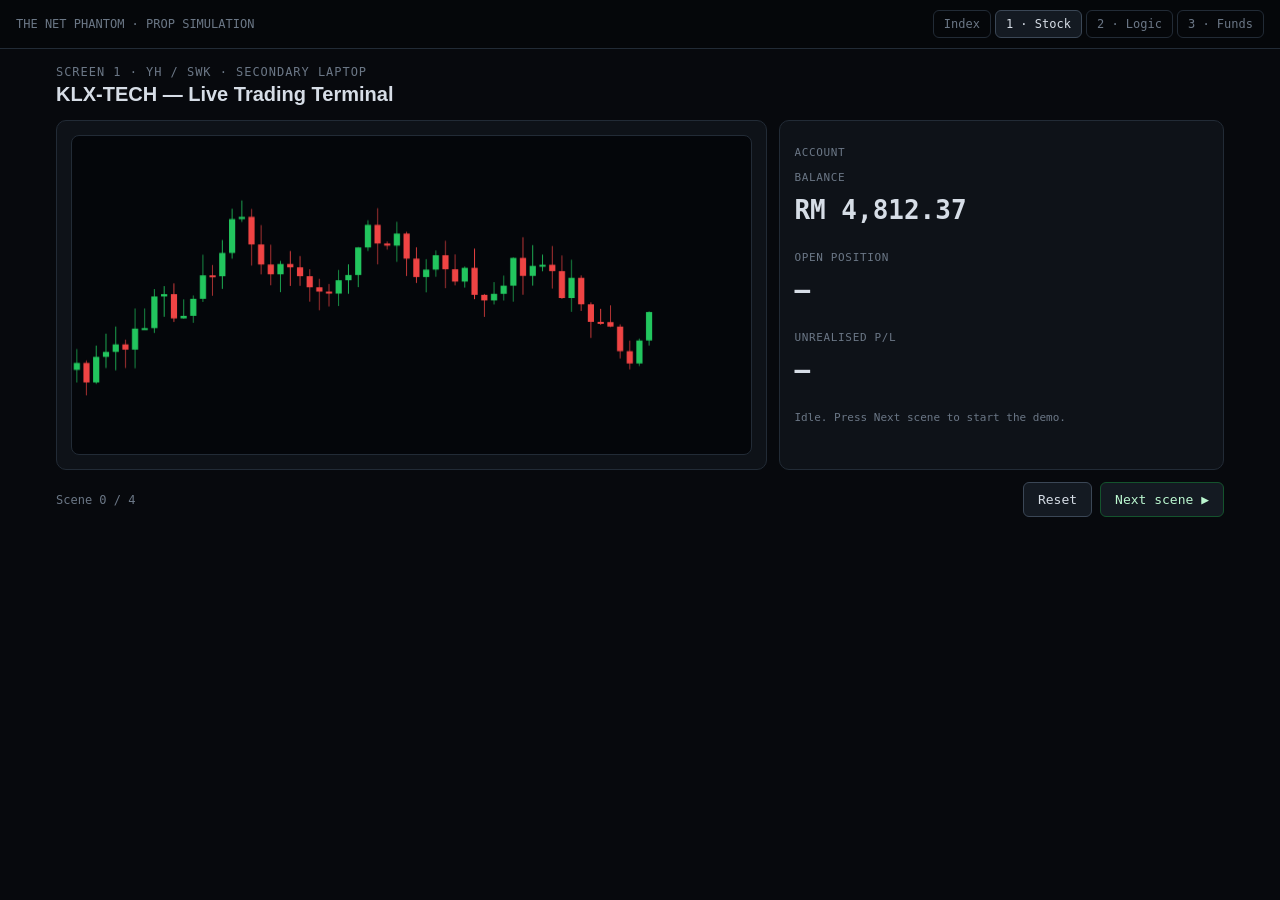
==== 1-stock.html @ ce19674f "Add THE NET PHANTOM screen props: trading, settlement, audit Co-Authored-By: Claude Haiku 5.5 <norep" ====
<!doctype html>
<html lang="en">
<head>
<meta charset="utf-8">
<meta name="viewport" content="width=device-width, initial-scale=1">
<title>Screen 1 — Trading Terminal</title>
<link rel="stylesheet" href="shared/style.css">
</head>
<body>
<nav class="switcher">
  <span class="brand">THE NET PHANTOM · PROP SIMULATION</span>
  <a href="index.html">Index</a>
  <a href="1-stock.html" class="active">1 · Stock</a>
  <a href="2-implant.html">2 · Logic</a>
  <a href="3-auditor.html">3 · Funds</a>
</nav>

<main class="wrap">
  <p class="title">Screen 1 · YH / SWK · Secondary laptop</p>
  <h1>KLX-TECH — Live Trading Terminal</h1>

  <div class="grid two">
    <div class="panel">
      <canvas id="chart" width="900" height="320"></canvas>
      <div class="banner green" id="ban-filled">ORDER FILLED: +28% PROFIT</div>
      <div class="banner red" id="ban-margin">MARGIN CALL - FORCED LIQUIDATION!</div>
      <div class="banner amber" id="ban-lev">LEVERAGE x10 — POSITION OPENED</div>
    </div>

    <div class="panel">
      <p class="label">Account</p>
      <p class="label" style="margin-top:12px">Balance</p>
      <p class="big" id="balance"></p>
      <p class="label" style="margin-top:14px">Open position</p>
      <p class="big" id="pos">—</p>
      <p class="label" style="margin-top:14px">Unrealised P/L</p>
      <p class="big" id="pl">—</p>
      <div class="footnote" id="note">Idle. Press Next scene to start the demo.</div>
    </div>
  </div>

  <div class="scene-bar">
    <span class="step" id="step">Scene 0 / 4</span>
    <button class="btn" id="reset">Reset</button>
    <button class="btn ok" id="next">Next scene ▶</button>
  </div>
</main>

<script src="shared/data.js"></script>
<script>
(function () {
  const D = window.PHANTOM.trade;
  const cv = document.getElementById("chart");
  const ctx = cv.getContext("2d");
  const $ = (id) => document.getElementById(id);
  const money = (v) => "RM " + v.toLocaleString("en-MY", { minimumFractionDigits: 2, maximumFractionDigits: 2 });
  $("balance").textContent = money(D.balanceBefore);

  // Deterministic random walk so the chart looks the same on every run.
  function rng(seed) { let s = seed; return () => (s = (s * 16807) % 2147483647) / 2147483647; }
  const rand = rng(20261126);
  const candles = [];
  let p = D.entryPrice * 0.92;
  for (let i = 0; i < 70; i++) {
    const o = p, c = o * (1 + (rand() - 0.45) * 0.035);
    const h = Math.max(o, c) * (1 + rand() * 0.012), l = Math.min(o, c) * (1 - rand() * 0.012);
    candles.push({ o, c, h, l }); p = c;
  }
  // Surge into the entry window, then the flash crash for the last candles.
  for (let i = 0; i < 8; i++) { const k = candles[candles.length - 8 + i]; const f = 1 + (i + 1) * 0.02; k.o *= f; k.c *= f; k.h *= f; k.l *= f; }
  const crashStart = candles.length; let cp = candles[candles.length - 1].c;
  const crashSteps = [0.92, 0.84, 0.74, 0.66, 0.6];
  crashSteps.forEach((m) => { const o = cp, c = D.entryPrice * m; candles.push({ o, c, h: o * 1.01, l: c * 0.98 }); cp = c; });

  let visible = 60; let scene = 0; let timer = null;

  function draw(markerPrice) {
    const W = cv.width, H = cv.height; ctx.clearRect(0, 0, W, H);
    const slice = candles.slice(0, visible);
    const lo = Math.min(...slice.map((k) => k.l)) * 0.97, hi = Math.max(...slice.map((k) => k.h)) * 1.03;
    const y = (v) => H - ((v - lo) / (hi - lo)) * (H - 20) - 10;
    const cw = W / 70;
    slice.forEach((k, i) => {
      const up = k.c >= k.o, col = up ? "#22c55e" : "#ef4444", x = i * cw + cw / 2;
      ctx.strokeStyle = col; ctx.beginPath(); ctx.moveTo(x, y(k.h)); ctx.lineTo(x, y(k.l)); ctx.stroke();
      ctx.fillStyle = col; ctx.fillRect(x - cw * 0.32, y(Math.max(k.o, k.c)), cw * 0.64, Math.max(2, Math.abs(y(k.o) - y(k.c))));
    });
    if (markerPrice) {
      ctx.setLineDash([6, 6]); ctx.strokeStyle = "#f59e0b"; ctx.beginPath();
      ctx.moveTo(0, y(markerPrice)); ctx.lineTo(W, y(markerPrice)); ctx.stroke(); ctx.setLineDash([]);
      ctx.fillStyle = "#f59e0b"; ctx.font = "22px ui-monospace, Menlo, monospace";
      ctx.fillText(D.symbol + "  " + markerPrice.toFixed(2), 12, y(markerPrice) - 8);
    }
  }

  function show(id) { $(id).classList.add("show"); }
  function hideAll() { ["ban-filled", "ban-margin", "ban-lev"].forEach((b) => $(b).classList.remove("show")); }

  function render() {
    const last = candles[visible - 1];
    if (scene === 0) { visible = 60; draw(null); $("step").textContent = "Scene 0 / 4"; }
    if (scene === 1) { visible = 70; draw(D.entryPrice); hideAll(); show("ban-filled");
      $("pos").textContent = "—"; $("pl").innerHTML = '<span class="green">+' + D.profitPct + '%</span>';
      $("note").textContent = "YH: 'Now is the perfect entry window!'"; $("step").textContent = "Scene 1 / 4"; }
    if (scene === 2) { hideAll(); show("ban-lev"); $("pos").innerHTML = "RM 80,000 × " + D.leverage;
      $("pl").innerHTML = '<span class="amber">borrowed margin</span>'; $("note").textContent = "Both borrow heavily to execute high-margin leveraged trades."; $("step").textContent = "Scene 2 / 4"; }
    if (scene === 3) { visible = 70; draw(D.marginCallPrice); hideAll(); show("ban-margin");
      $("pl").innerHTML = '<span class="red">−RM 79,990.00</span>'; $("note").textContent = "Cascading flash crash. Savings drained to cover the shortfall."; $("step").textContent = "Scene 3 / 4"; }
    if (scene === 4) { hideAll(); $("balance").innerHTML = '<span class="red">RM ' + D.balanceAfter.toFixed(2) + "</span>";
      $("pos").textContent = "CLOSED"; $("pl").textContent = "—"; $("note").textContent = "BALANCE: RM 10.01"; $("step").textContent = "Scene 4 / 4"; }
    if (scene < 3) $("balance").textContent = money(D.balanceBefore);
    if (scene === 3) $("balance").textContent = money(D.balanceBefore);
    if (scene === 0) { $("pos").textContent = "—"; $("pl").textContent = "—"; }
    $("next").disabled = scene >= 4;
  }

  $("next").addEventListener("click", () => { scene = Math.min(4, scene + 1); render(); });
  $("reset").addEventListener("click", () => { scene = 0; hideAll(); render(); });
  render();
})();
</script>
</body>
</html>
---- shared/style.css ----
:root {
  --bg: #07090d;
  --panel: #0e1218;
  --panel-2: #141a22;
  --line: #222b36;
  --text: #d6dde6;
  --muted: #6b7786;
  --green: #22c55e;
  --red: #ef4444;
  --amber: #f59e0b;
  --blue: #38bdf8;
  --mono: ui-monospace, "SF Mono", Menlo, Consolas, monospace;
  --sans: -apple-system, BlinkMacSystemFont, "Segoe UI", Roboto, sans-serif;
}
* { box-sizing: border-box; }
html, body { margin: 0; background: var(--bg); color: var(--text); font-family: var(--sans); }
body { min-height: 100vh; padding-bottom: 56px; }

/* ---- top switcher bar (same on every screen) ---- */
.switcher {
  position: sticky; top: 0; z-index: 10;
  display: flex; flex-wrap: wrap; gap: 6px 4px; align-items: center;
  padding: 10px 16px; background: #05070a; border-bottom: 1px solid var(--line);
  font-family: var(--mono); font-size: 12px;
}
.switcher .brand { color: var(--muted); margin-right: auto; }
.switcher a {
  color: var(--muted); text-decoration: none; padding: 6px 10px;
  border: 1px solid var(--line); border-radius: 6px;
}
.switcher a.active, .switcher a:hover { color: var(--text); border-color: #3b4756; background: var(--panel-2); }

.wrap { padding: 16px; max-width: 1200px; margin: 0 auto; }
.title { font-family: var(--mono); font-size: 12px; color: var(--muted); letter-spacing: .08em; text-transform: uppercase; margin: 0 0 4px; }
h1 { font-size: 20px; margin: 0 0 14px; font-weight: 600; }

.panel { background: var(--panel); border: 1px solid var(--line); border-radius: 10px; padding: 14px; }
.grid { display: grid; gap: 12px; grid-template-columns: 1fr; }
@media (min-width: 900px) { .grid.two { grid-template-columns: 1.6fr 1fr; } .grid.three { grid-template-columns: repeat(3, 1fr); } }

.label { font-family: var(--mono); font-size: 11px; color: var(--muted); text-transform: uppercase; letter-spacing: .06em; }
.big { font-family: var(--mono); font-size: 26px; font-weight: 600; margin-top: 4px; }
.green { color: var(--green); } .red { color: var(--red); } .amber { color: var(--amber); } .blue { color: var(--blue); }

.btn {
  font-family: var(--mono); font-size: 13px; color: var(--text); background: var(--panel-2);
  border: 1px solid #3b4756; border-radius: 6px; padding: 9px 14px; cursor: pointer;
}
.btn:hover { border-color: var(--blue); }
.btn.danger { border-color: #7f1d1d; color: #fecaca; }
.btn.ok { border-color: #14532d; color: #bbf7d0; }
.btn:disabled { opacity: .4; cursor: default; }

.banner {
  font-family: var(--mono); font-size: 14px; padding: 10px 12px; border-radius: 6px;
  border: 1px solid; margin: 8px 0; display: none;
}
.banner.show { display: block; animation: fade .4s ease; }
.banner.green { border-color: #14532d; background: #052e16; color: #86efac; }
.banner.red { border-color: #7f1d1d; background: #2a0a0a; color: #fca5a5; }
.banner.amber { border-color: #713f12; background: #281a05; color: #fcd34d; }

.console {
  font-family: var(--mono); font-size: 13px; line-height: 1.6; background: #030405;
  border: 1px solid var(--line); border-radius: 8px; padding: 12px; min-height: 260px;
  white-space: pre-wrap; overflow: auto; max-height: 420px;
}
.console .r { color: var(--red); } .console .g { color: var(--green); } .console .a { color: var(--amber); } .console .m { color: var(--muted); }

table { width: 100%; border-collapse: collapse; font-family: var(--mono); font-size: 12px; }
th, td { text-align: left; padding: 7px 8px; border-bottom: 1px solid var(--line); }
th { color: var(--muted); font-weight: 500; text-transform: uppercase; font-size: 11px; }
tr.flag td { color: #fca5a5; background: #1c0b0b; }

.stamp {
  display: inline-block; font-family: var(--mono); font-size: 12px; padding: 4px 8px;
  border: 1px solid #7f1d1d; color: #fca5a5; border-radius: 4px; transform: rotate(-2deg);
}
.footnote { font-family: var(--mono); font-size: 11px; color: var(--muted); margin-top: 10px; }
.scene-bar { display: flex; flex-wrap: wrap; gap: 8px; align-items: center; margin-top: 12px; }
.scene-bar .step { font-family: var(--mono); font-size: 12px; color: var(--muted); margin-right: auto; }
canvas { width: 100%; height: 320px; display: block; background: #04060a; border-radius: 8px; border: 1px solid var(--line); }

@keyframes fade { from { opacity: 0; transform: translateY(-4px); } to { opacity: 1; transform: none; } }
@media (max-width: 600px) {
  .wrap { padding: 12px; }
  .big { font-size: 22px; }
  table { font-size: 11px; }
}
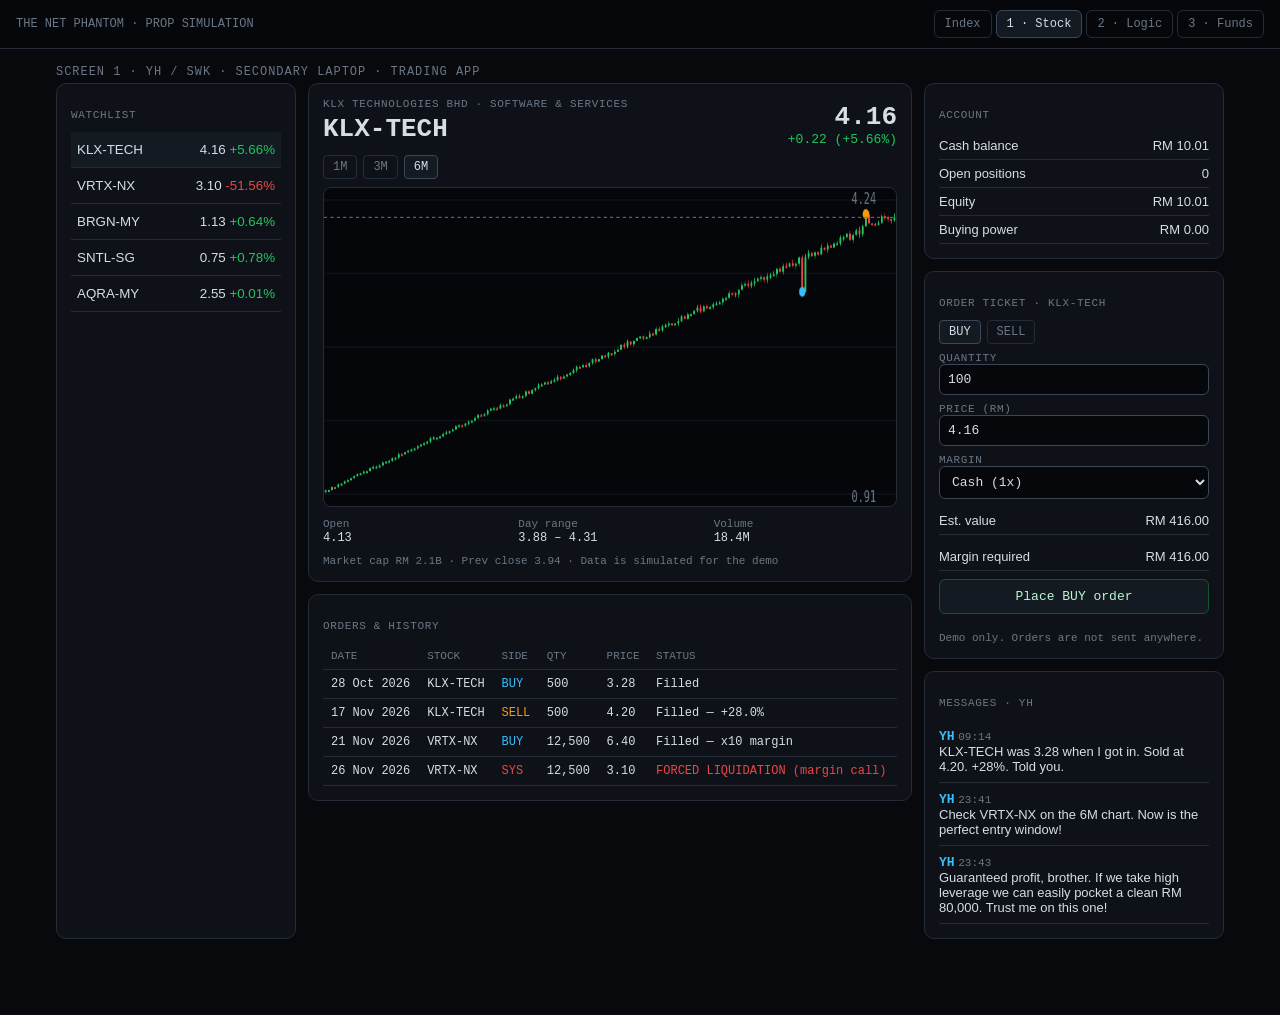
==== commit afc0f625: "Rebuild stock screen as a trading app: two stocks, YH's trade history, leveraged position and liquid" ====
--- a/1-stock.html
+++ b/1-stock.html
@@ -3,8 +3,25 @@
 <head>
 <meta charset="utf-8">
 <meta name="viewport" content="width=device-width, initial-scale=1">
-<title>Screen 1 — Trading Terminal</title>
+<title>Screen 1 — Trading App</title>
 <link rel="stylesheet" href="shared/style.css">
+<style>
+  .app { display: grid; gap: 12px; grid-template-columns: 1fr; }
+  @media (min-width: 1000px) { .app { grid-template-columns: 240px 1fr 300px; } }
+  .list { font-family: var(--mono); font-size: 12px; }
+  .list button { width: 100%; text-align: left; background: none; border: 0; border-bottom: 1px solid var(--line); color: var(--text); padding: 10px 6px; cursor: pointer; display: flex; justify-content: space-between; }
+  .list button.sel { background: var(--panel-2); }
+  .row { display: flex; justify-content: space-between; gap: 8px; padding: 6px 0; border-bottom: 1px solid var(--line); font-size: 13px; }
+  .tabs { display: flex; gap: 6px; flex-wrap: wrap; margin: 8px 0; }
+  .tabs button { font-family: var(--mono); font-size: 12px; background: none; color: var(--muted); border: 1px solid var(--line); border-radius: 4px; padding: 4px 9px; cursor: pointer; }
+  .tabs button.on { color: var(--text); border-color: #3b4756; background: var(--panel-2); }
+  input, select { font-family: var(--mono); font-size: 13px; background: #05070a; color: var(--text); border: 1px solid #3b4756; border-radius: 6px; padding: 7px 8px; width: 100%; }
+  .toast { position: fixed; left: 50%; bottom: 20px; transform: translateX(-50%); background: #111820; border: 1px solid #3b4756; padding: 10px 14px; border-radius: 8px; font-family: var(--mono); font-size: 12px; display: none; }
+  .toast.show { display: block; }
+  .msg { font-size: 13px; padding: 8px 0; border-bottom: 1px solid var(--line); }
+  .msg b { font-family: var(--mono); color: var(--blue); }
+  .tag { font-family: var(--mono); font-size: 11px; color: var(--muted); }
+</style>
 </head>
 <body>
 <nav class="switcher">
@@ -16,106 +33,236 @@
 </nav>
 
 <main class="wrap">
-  <p class="title">Screen 1 · YH / SWK · Secondary laptop</p>
-  <h1>KLX-TECH — Live Trading Terminal</h1>
-
-  <div class="grid two">
-    <div class="panel">
-      <canvas id="chart" width="900" height="320"></canvas>
-      <div class="banner green" id="ban-filled">ORDER FILLED: +28% PROFIT</div>
-      <div class="banner red" id="ban-margin">MARGIN CALL - FORCED LIQUIDATION!</div>
-      <div class="banner amber" id="ban-lev">LEVERAGE x10 — POSITION OPENED</div>
-    </div>
-
-    <div class="panel">
-      <p class="label">Account</p>
-      <p class="label" style="margin-top:12px">Balance</p>
-      <p class="big" id="balance"></p>
-      <p class="label" style="margin-top:14px">Open position</p>
-      <p class="big" id="pos">—</p>
-      <p class="label" style="margin-top:14px">Unrealised P/L</p>
-      <p class="big" id="pl">—</p>
-      <div class="footnote" id="note">Idle. Press Next scene to start the demo.</div>
-    </div>
-  </div>
-
-  <div class="scene-bar">
-    <span class="step" id="step">Scene 0 / 4</span>
-    <button class="btn" id="reset">Reset</button>
-    <button class="btn ok" id="next">Next scene ▶</button>
+  <p class="title">Screen 1 · YH / SWK · Secondary laptop · Trading app</p>
+  <div class="app">
+
+    <!-- Watchlist -->
+    <section class="panel">
+      <p class="label">Watchlist</p>
+      <div class="list" id="watch"></div>
+    </section>
+
+    <!-- Chart + details -->
+    <section>
+      <div class="panel">
+        <div style="display:flex;justify-content:space-between;flex-wrap:wrap;gap:8px">
+          <div>
+            <div class="label" id="sname"></div>
+            <div class="big" id="sym"></div>
+          </div>
+          <div style="text-align:right">
+            <div class="big" id="last"></div>
+            <div id="chg" class="mono" style="font-family:var(--mono);font-size:13px"></div>
+          </div>
+        </div>
+        <div class="tabs" id="ranges">
+          <button data-r="30">1M</button><button data-r="90">3M</button><button data-r="180" class="on">6M</button>
+        </div>
+        <canvas id="chart" width="900" height="320"></canvas>
+        <div class="grid three" style="margin-top:10px;font-family:var(--mono);font-size:12px">
+          <div><span class="tag">Open</span><br id="x"><span id="open"></span></div>
+          <div><span class="tag">Day range</span><br><span id="range"></span></div>
+          <div><span class="tag">Volume</span><br><span id="vol"></span></div>
+        </div>
+        <div class="footnote" id="meta"></div>
+      </div>
+
+      <div class="panel" style="margin-top:12px">
+        <p class="label">Orders & history</p>
+        <table style="margin-top:6px">
+          <thead><tr><th>Date</th><th>Stock</th><th>Side</th><th>Qty</th><th>Price</th><th>Status</th></tr></thead>
+          <tbody id="orders"></tbody>
+        </table>
+      </div>
+    </section>
+
+    <!-- Account, ticket, messages -->
+    <section style="display:grid;gap:12px;align-content:start">
+      <div class="panel">
+        <p class="label">Account</p>
+        <div class="row"><span>Cash balance</span><span id="cash"></span></div>
+        <div class="row"><span>Open positions</span><span>0</span></div>
+        <div class="row"><span>Equity</span><span id="equity"></span></div>
+        <div class="row"><span>Buying power</span><span id="bp"></span></div>
+      </div>
+
+      <div class="panel">
+        <p class="label">Order ticket · <span id="tk-sym"></span></p>
+        <div class="tabs" style="margin-top:8px">
+          <button id="side-buy" class="on">BUY</button><button id="side-sell">SELL</button>
+        </div>
+        <div style="display:grid;gap:8px">
+          <label class="label">Quantity<input id="qty" type="number" min="1" value="100"></label>
+          <label class="label">Price (RM)<input id="px" type="number" step="0.01"></label>
+          <label class="label">Margin<select id="lev"><option value="1">Cash (1x)</option><option value="5">Margin 5x</option><option value="10">Margin 10x</option></select></label>
+          <div class="row"><span>Est. value</span><span id="est"></span></div>
+          <div class="row"><span>Margin required</span><span id="mreq"></span></div>
+          <button class="btn ok" id="place">Place order</button>
+          <div class="footnote">Demo only. Orders are not sent anywhere.</div>
+        </div>
+      </div>
+
+      <div class="panel">
+        <p class="label">Messages · YH</p>
+        <div id="msgs" style="margin-top:6px"></div>
+      </div>
+    </section>
   </div>
 </main>
+<div class="toast" id="toast"></div>
 
 <script src="shared/data.js"></script>
 <script>
 (function () {
-  const D = window.PHANTOM.trade;
-  const cv = document.getElementById("chart");
-  const ctx = cv.getContext("2d");
+  const T = window.PHANTOM.trade;
   const $ = (id) => document.getElementById(id);
   const money = (v) => "RM " + v.toLocaleString("en-MY", { minimumFractionDigits: 2, maximumFractionDigits: 2 });
-  $("balance").textContent = money(D.balanceBefore);
-
-  // Deterministic random walk so the chart looks the same on every run.
-  function rng(seed) { let s = seed; return () => (s = (s * 16807) % 2147483647) / 2147483647; }
-  const rand = rng(20261126);
-  const candles = [];
-  let p = D.entryPrice * 0.92;
-  for (let i = 0; i < 70; i++) {
-    const o = p, c = o * (1 + (rand() - 0.45) * 0.035);
-    const h = Math.max(o, c) * (1 + rand() * 0.012), l = Math.min(o, c) * (1 - rand() * 0.012);
-    candles.push({ o, c, h, l }); p = c;
-  }
-  // Surge into the entry window, then the flash crash for the last candles.
-  for (let i = 0; i < 8; i++) { const k = candles[candles.length - 8 + i]; const f = 1 + (i + 1) * 0.02; k.o *= f; k.c *= f; k.h *= f; k.l *= f; }
-  const crashStart = candles.length; let cp = candles[candles.length - 1].c;
-  const crashSteps = [0.92, 0.84, 0.74, 0.66, 0.6];
-  crashSteps.forEach((m) => { const o = cp, c = D.entryPrice * m; candles.push({ o, c, h: o * 1.01, l: c * 0.98 }); cp = c; });
-
-  let visible = 60; let scene = 0; let timer = null;
-
-  function draw(markerPrice) {
+  const num = (v, d = 2) => v.toLocaleString("en-MY", { minimumFractionDigits: d, maximumFractionDigits: d });
+
+  // ---- Build a deterministic daily price series per stock, with markers for orders ----
+  function seeded(seed) { let s = seed; return () => (s = (s * 16807) % 2147483647) / 2147483647; }
+  function buildSeries(sym, cfg) {
+    const r = seeded([...sym].reduce((a, c) => a + c.charCodeAt(0), 0) * 7919);
+    const n = cfg.days, closes = [];
+    for (let i = 0; i < n; i++) {
+      const t = i / (n - 1);
+      let base = cfg.start + (cfg.end - cfg.start) * t;
+      if (cfg.crashFrom !== undefined && i >= cfg.crashFrom) {
+        const k = (i - cfg.crashFrom) / (n - 1 - cfg.crashFrom);
+        base = 6.40 + (cfg.crashTo - 6.40) * k;
+      }
+      closes.push(base * (1 + (r() - 0.5) * cfg.noise));
+    }
+    // pin order prices exactly on their days
+    (T.stocks[sym].orders || []).forEach((o) => { if (o.side !== "SYS") closes[o.day] = o.price; else closes[o.day] = o.price; });
+    const candles = closes.map((c, i) => {
+      const o = i === 0 ? c * 0.99 : closes[i - 1];
+      const h = Math.max(o, c) * (1 + r() * 0.012), l = Math.min(o, c) * (1 - r() * 0.012);
+      return { o, c, h, l };
+    });
+    return candles;
+  }
+  const data = {};
+  Object.keys(T.stocks).forEach((s) => { data[s] = buildSeries(s, T.stocks[s].series); });
+
+  // date for a day index (index 179 = today)
+  function dayDate(idx) {
+    const d = new Date(T.today + "T00:00:00"); d.setDate(d.getDate() - (179 - idx));
+    return d.toLocaleDateString("en-GB", { day: "2-digit", month: "short", year: "numeric" });
+  }
+
+  let cur = "KLX-TECH", range = 180, side = "BUY";
+
+  // ---- Watchlist ----
+  function renderWatch() {
+    $("watch").innerHTML = Object.keys(T.stocks).map((s) => {
+      const c = data[s][data[s].length - 1].c, p = T.stocks[s].prevClose;
+      const pct = ((c - p) / p) * 100;
+      return '<button class="' + (s === cur ? "sel" : "") + '" data-s="' + s + '"><span>' + s + '</span><span>' + num(c) + ' <span class="' + (pct >= 0 ? "green" : "red") + '">' + (pct >= 0 ? "+" : "") + pct.toFixed(2) + "%</span></span></button>";
+    }).join("");
+  }
+
+  // ---- Chart ----
+  const cv = $("chart"), ctx = cv.getContext("2d");
+  function drawChart() {
+    const S = T.stocks[cur], all = data[cur], N = Math.min(range, all.length);
+    const start = all.length - N, sl = all.slice(start);
     const W = cv.width, H = cv.height; ctx.clearRect(0, 0, W, H);
-    const slice = candles.slice(0, visible);
-    const lo = Math.min(...slice.map((k) => k.l)) * 0.97, hi = Math.max(...slice.map((k) => k.h)) * 1.03;
-    const y = (v) => H - ((v - lo) / (hi - lo)) * (H - 20) - 10;
-    const cw = W / 70;
-    slice.forEach((k, i) => {
+    const lo = Math.min(...sl.map((k) => k.l)) * 0.97, hi = Math.max(...sl.map((k) => k.h)) * 1.03;
+    const y = (v) => H - ((v - lo) / (hi - lo)) * (H - 24) - 12;
+    const cw = W / N;
+    // grid
+    ctx.strokeStyle = "#141a22"; ctx.lineWidth = 1;
+    for (let g = 0; g <= 4; g++) { const yy = 12 + (H - 24) * (g / 4); ctx.beginPath(); ctx.moveTo(0, yy); ctx.lineTo(W, yy); ctx.stroke(); }
+    sl.forEach((k, i) => {
       const up = k.c >= k.o, col = up ? "#22c55e" : "#ef4444", x = i * cw + cw / 2;
       ctx.strokeStyle = col; ctx.beginPath(); ctx.moveTo(x, y(k.h)); ctx.lineTo(x, y(k.l)); ctx.stroke();
-      ctx.fillStyle = col; ctx.fillRect(x - cw * 0.32, y(Math.max(k.o, k.c)), cw * 0.64, Math.max(2, Math.abs(y(k.o) - y(k.c))));
+      ctx.fillStyle = col; ctx.fillRect(x - cw * 0.3, y(Math.max(k.o, k.c)), cw * 0.6, Math.max(2, Math.abs(y(k.o) - y(k.c))));
     });
-    if (markerPrice) {
-      ctx.setLineDash([6, 6]); ctx.strokeStyle = "#f59e0b"; ctx.beginPath();
-      ctx.moveTo(0, y(markerPrice)); ctx.lineTo(W, y(markerPrice)); ctx.stroke(); ctx.setLineDash([]);
-      ctx.fillStyle = "#f59e0b"; ctx.font = "22px ui-monospace, Menlo, monospace";
-      ctx.fillText(D.symbol + "  " + markerPrice.toFixed(2), 12, y(markerPrice) - 8);
-    }
-  }
-
-  function show(id) { $(id).classList.add("show"); }
-  function hideAll() { ["ban-filled", "ban-margin", "ban-lev"].forEach((b) => $(b).classList.remove("show")); }
-
-  function render() {
-    const last = candles[visible - 1];
-    if (scene === 0) { visible = 60; draw(null); $("step").textContent = "Scene 0 / 4"; }
-    if (scene === 1) { visible = 70; draw(D.entryPrice); hideAll(); show("ban-filled");
-      $("pos").textContent = "—"; $("pl").innerHTML = '<span class="green">+' + D.profitPct + '%</span>';
-      $("note").textContent = "YH: 'Now is the perfect entry window!'"; $("step").textContent = "Scene 1 / 4"; }
-    if (scene === 2) { hideAll(); show("ban-lev"); $("pos").innerHTML = "RM 80,000 × " + D.leverage;
-      $("pl").innerHTML = '<span class="amber">borrowed margin</span>'; $("note").textContent = "Both borrow heavily to execute high-margin leveraged trades."; $("step").textContent = "Scene 2 / 4"; }
-    if (scene === 3) { visible = 70; draw(D.marginCallPrice); hideAll(); show("ban-margin");
-      $("pl").innerHTML = '<span class="red">−RM 79,990.00</span>'; $("note").textContent = "Cascading flash crash. Savings drained to cover the shortfall."; $("step").textContent = "Scene 3 / 4"; }
-    if (scene === 4) { hideAll(); $("balance").innerHTML = '<span class="red">RM ' + D.balanceAfter.toFixed(2) + "</span>";
-      $("pos").textContent = "CLOSED"; $("pl").textContent = "—"; $("note").textContent = "BALANCE: RM 10.01"; $("step").textContent = "Scene 4 / 4"; }
-    if (scene < 3) $("balance").textContent = money(D.balanceBefore);
-    if (scene === 3) $("balance").textContent = money(D.balanceBefore);
-    if (scene === 0) { $("pos").textContent = "—"; $("pl").textContent = "—"; }
-    $("next").disabled = scene >= 4;
-  }
-
-  $("next").addEventListener("click", () => { scene = Math.min(4, scene + 1); render(); });
-  $("reset").addEventListener("click", () => { scene = 0; hideAll(); render(); });
+    // order markers within visible range
+    (S.orders || []).forEach((o) => {
+      const i = o.day - start; if (i < 0 || i >= N) return;
+      const x = i * cw + cw / 2, yy = y(o.price);
+      ctx.fillStyle = o.side === "BUY" ? "#38bdf8" : (o.side === "SELL" ? "#f59e0b" : "#ef4444");
+      ctx.beginPath(); ctx.arc(x, yy, 5, 0, Math.PI * 2); ctx.fill();
+    });
+    // last price line
+    const last = all[all.length - 1].c;
+    ctx.setLineDash([5, 5]); ctx.strokeStyle = "#6b7786"; ctx.beginPath(); ctx.moveTo(0, y(last)); ctx.lineTo(W, y(last)); ctx.stroke(); ctx.setLineDash([]);
+    // axis labels
+    ctx.fillStyle = "#6b7786"; ctx.font = "16px ui-monospace, Menlo, monospace";
+    ctx.fillText(num(hi / 1.03), W - 70, 16); ctx.fillText(num(lo / 0.97), W - 70, H - 4);
+  }
+
+  function renderHeader() {
+    const S = T.stocks[cur], all = data[cur], last = all[all.length - 1], prev = S.prevClose;
+    const chg = last.c - prev, pct = (chg / prev) * 100;
+    $("sname").textContent = S.name + " · " + S.sector;
+    $("sym").textContent = cur;
+    $("last").textContent = num(last.c);
+    $("chg").innerHTML = '<span class="' + (chg >= 0 ? "green" : "red") + '">' + (chg >= 0 ? "+" : "") + num(chg) + " (" + (pct >= 0 ? "+" : "") + pct.toFixed(2) + "%)</span>";
+    $("open").textContent = num(last.o);
+    $("range").textContent = num(S.dayLow) + " – " + num(S.dayHigh);
+    $("vol").textContent = S.volume;
+    $("meta").textContent = "Market cap RM " + S.marketCapRM + " · Prev close " + num(prev) + " · Data is simulated for the demo";
+    $("tk-sym").textContent = cur;
+    if (!$("px").dataset.touched) $("px").value = last.c.toFixed(2);
+  }
+
+  function renderOrders() {
+    const rows = [];
+    Object.keys(T.stocks).forEach((s) => (T.stocks[s].orders || []).forEach((o) => rows.push({ s, o })));
+    rows.sort((a, b) => a.o.day - b.o.day);
+    $("orders").innerHTML = rows.map(({ s, o }) => {
+      const cls = o.side === "SYS" ? "red" : (o.side === "BUY" ? "blue" : "amber");
+      const value = o.qty * o.price;
+      const status = o.side === "SYS" ? '<span class="red">' + o.note + "</span>" : o.note;
+      return "<tr><td>" + dayDate(o.day) + "</td><td>" + s + '</td><td class="' + cls + '">' + o.side + "</td><td>" + o.qty.toLocaleString() + "</td><td>" + num(o.price) + "</td><td>" + status + "</td></tr>";
+    }).join("") || '<tr><td colspan="6">No orders</td></tr>';
+  }
+
+  // ---- Account ----
+  function renderAccount() {
+    $("cash").textContent = money(T.account.cashAfter);
+    $("equity").textContent = money(T.account.cashAfter);
+    $("bp").textContent = money(0);
+  }
+
+  // ---- Ticket ----
+  function renderTicket() {
+    const q = Math.max(0, parseInt($("qty").value || "0", 10));
+    const p = parseFloat($("px").value || "0");
+    const lev = parseInt($("lev").value, 10);
+    const value = q * p;
+    $("est").textContent = money(value);
+    $("mreq").textContent = money(value / lev);
+    $("place").textContent = side === "BUY" ? "Place BUY order" : "Place SELL order";
+  }
+
+  // ---- Messages ----
+  function renderMsgs() {
+    $("msgs").innerHTML = T.messages.map((m) => '<div class="msg"><b>' + m.from + "</b> <span class=\"tag\">" + m.time + "</span><br>" + m.text + "</div>").join("");
+  }
+
+  // ---- Events ----
+  $("watch").addEventListener("click", (e) => {
+    const b = e.target.closest("button[data-s]"); if (!b) return;
+    cur = b.dataset.s; $("px").dataset.touched = ""; render();
+  });
+  document.querySelectorAll("#ranges button").forEach((b) => b.addEventListener("click", () => {
+    range = parseInt(b.dataset.r, 10);
+    document.querySelectorAll("#ranges button").forEach((x) => x.classList.toggle("on", x === b));
+    drawChart();
+  }));
+  $("side-buy").addEventListener("click", () => { side = "BUY"; $("side-buy").classList.add("on"); $("side-sell").classList.remove("on"); renderTicket(); });
+  $("side-sell").addEventListener("click", () => { side = "SELL"; $("side-sell").classList.add("on"); $("side-buy").classList.remove("on"); renderTicket(); });
+  ["qty", "px", "lev"].forEach((id) => $(id).addEventListener("input", () => { if (id === "px") $("px").dataset.touched = "1"; renderTicket(); }));
+  $("place").addEventListener("click", () => {
+    const t = $("toast"); t.textContent = "Demo only — this order was not sent. Trading is simulated.";
+    t.classList.add("show"); clearTimeout(window.__t); window.__t = setTimeout(() => t.classList.remove("show"), 2200);
+  });
+
+  function render() { renderWatch(); renderHeader(); drawChart(); renderOrders(); renderAccount(); renderTicket(); renderMsgs(); }
   render();
 })();
 </script>
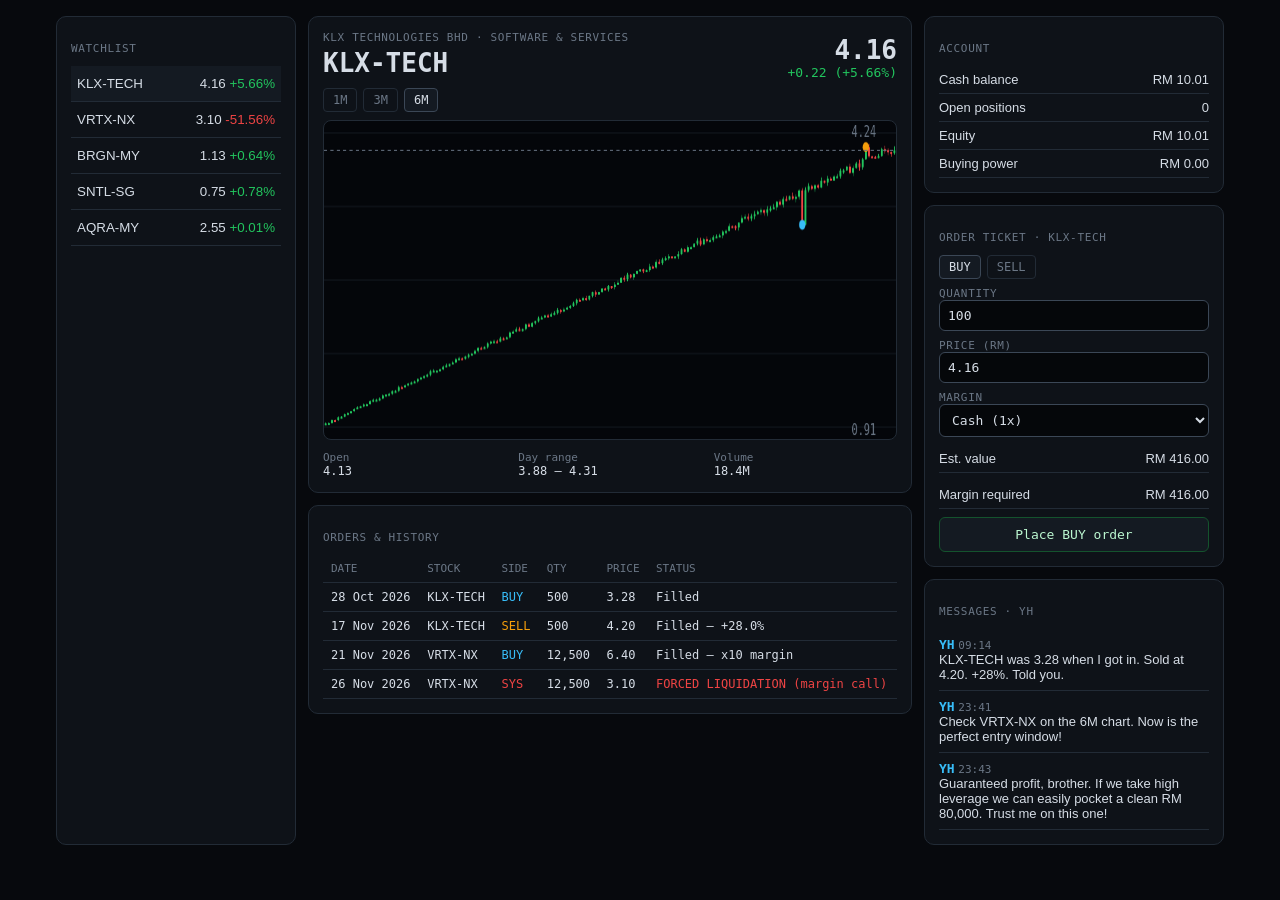
==== commit 636c02f3: "Hide prop UI in default view: no nav, titles, footnotes or control buttons; auto-play settlement and" ====
--- a/1-stock.html
+++ b/1-stock.html
@@ -3,8 +3,9 @@
 <head>
 <meta charset="utf-8">
 <meta name="viewport" content="width=device-width, initial-scale=1">
-<title>Screen 1 — Trading App</title>
+<title>KLX Trade</title>
 <link rel="stylesheet" href="shared/style.css">
+<script>if (!/[?&]ctrl=1/.test(location.search)) document.documentElement.classList.add("clean");</script>
 <style>
   .app { display: grid; gap: 12px; grid-template-columns: 1fr; }
   @media (min-width: 1000px) { .app { grid-template-columns: 240px 1fr 300px; } }
@@ -258,8 +259,7 @@
   $("side-sell").addEventListener("click", () => { side = "SELL"; $("side-sell").classList.add("on"); $("side-buy").classList.remove("on"); renderTicket(); });
   ["qty", "px", "lev"].forEach((id) => $(id).addEventListener("input", () => { if (id === "px") $("px").dataset.touched = "1"; renderTicket(); }));
   $("place").addEventListener("click", () => {
-    const t = $("toast"); t.textContent = "Demo only — this order was not sent. Trading is simulated.";
-    t.classList.add("show"); clearTimeout(window.__t); window.__t = setTimeout(() => t.classList.remove("show"), 2200);
+    // Prop screen: the order button intentionally does nothing visible.
   });
 
   function render() { renderWatch(); renderHeader(); drawChart(); renderOrders(); renderAccount(); renderTicket(); renderMsgs(); }
--- a/shared/style.css
+++ b/shared/style.css
@@ -81,6 +81,10 @@
 .scene-bar .step { font-family: var(--mono); font-size: 12px; color: var(--muted); margin-right: auto; }
 canvas { width: 100%; height: 320px; display: block; background: #04060a; border-radius: 8px; border: 1px solid var(--line); }
 
+/* Clean mode (default): only the screen itself is visible. Add ?ctrl=1 to the URL to show nav and presenter controls. */
+.clean .switcher, .clean .title, .clean .scene-bar, .clean .footnote, .clean .toast { display: none !important; }
+.clean body { padding-bottom: 0; }
+
 @keyframes fade { from { opacity: 0; transform: translateY(-4px); } to { opacity: 1; transform: none; } }
 @media (max-width: 600px) {
   .wrap { padding: 12px; }
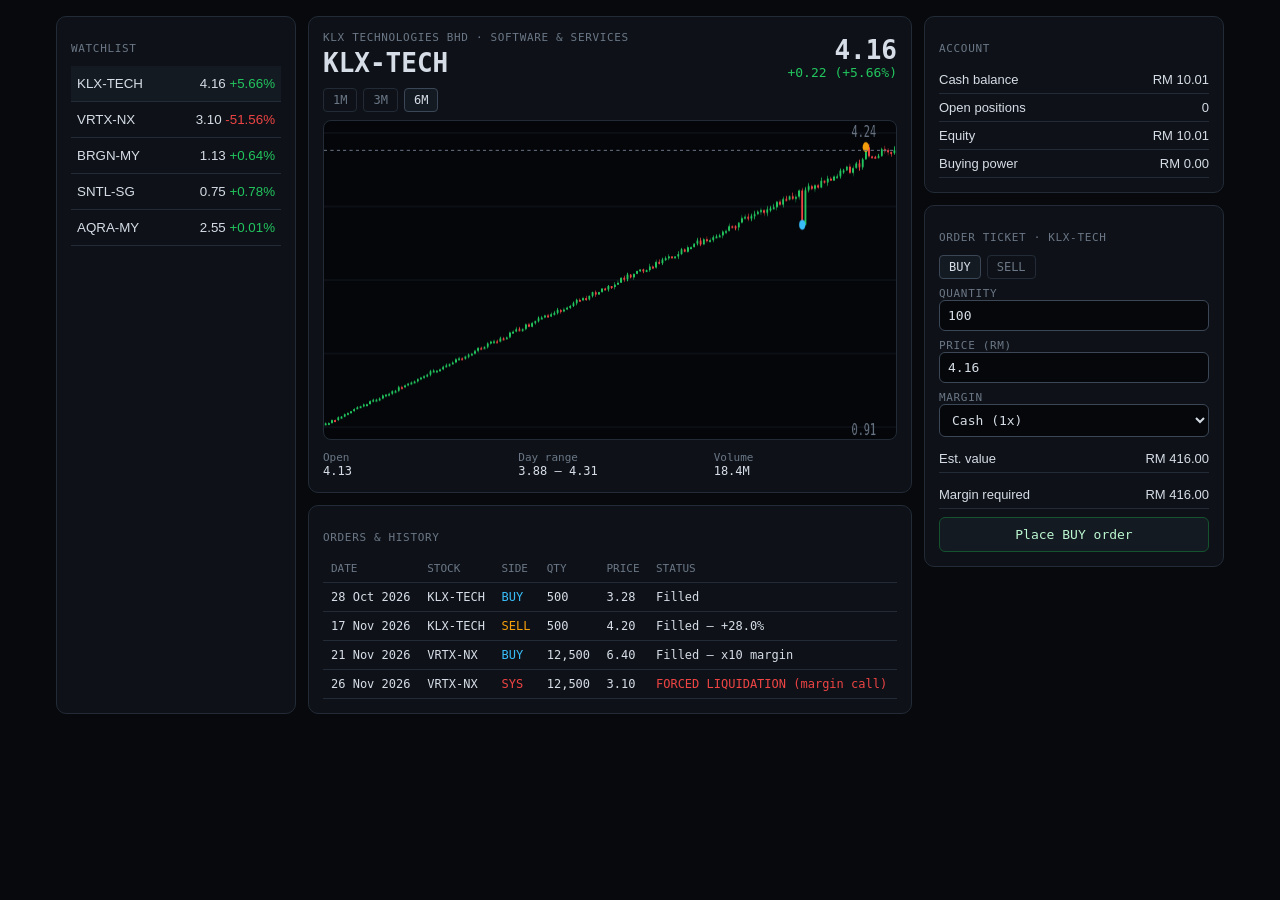
==== commit 9acd0ac6: "Remove messages panel from trading screen Co-Authored-By: Claude Haiku 5.5 <noreply@anthropic.com>" ====
--- a/1-stock.html
+++ b/1-stock.html
@@ -103,10 +103,6 @@
         </div>
       </div>
 
-      <div class="panel">
-        <p class="label">Messages · YH</p>
-        <div id="msgs" style="margin-top:6px"></div>
-      </div>
     </section>
   </div>
 </main>
@@ -241,9 +237,6 @@
   }
 
   // ---- Messages ----
-  function renderMsgs() {
-    $("msgs").innerHTML = T.messages.map((m) => '<div class="msg"><b>' + m.from + "</b> <span class=\"tag\">" + m.time + "</span><br>" + m.text + "</div>").join("");
-  }
 
   // ---- Events ----
   $("watch").addEventListener("click", (e) => {
@@ -262,7 +255,7 @@
     // Prop screen: the order button intentionally does nothing visible.
   });
 
-  function render() { renderWatch(); renderHeader(); drawChart(); renderOrders(); renderAccount(); renderTicket(); renderMsgs(); }
+  function render() { renderWatch(); renderHeader(); drawChart(); renderOrders(); renderAccount(); renderTicket(); }
   render();
 })();
 </script>
